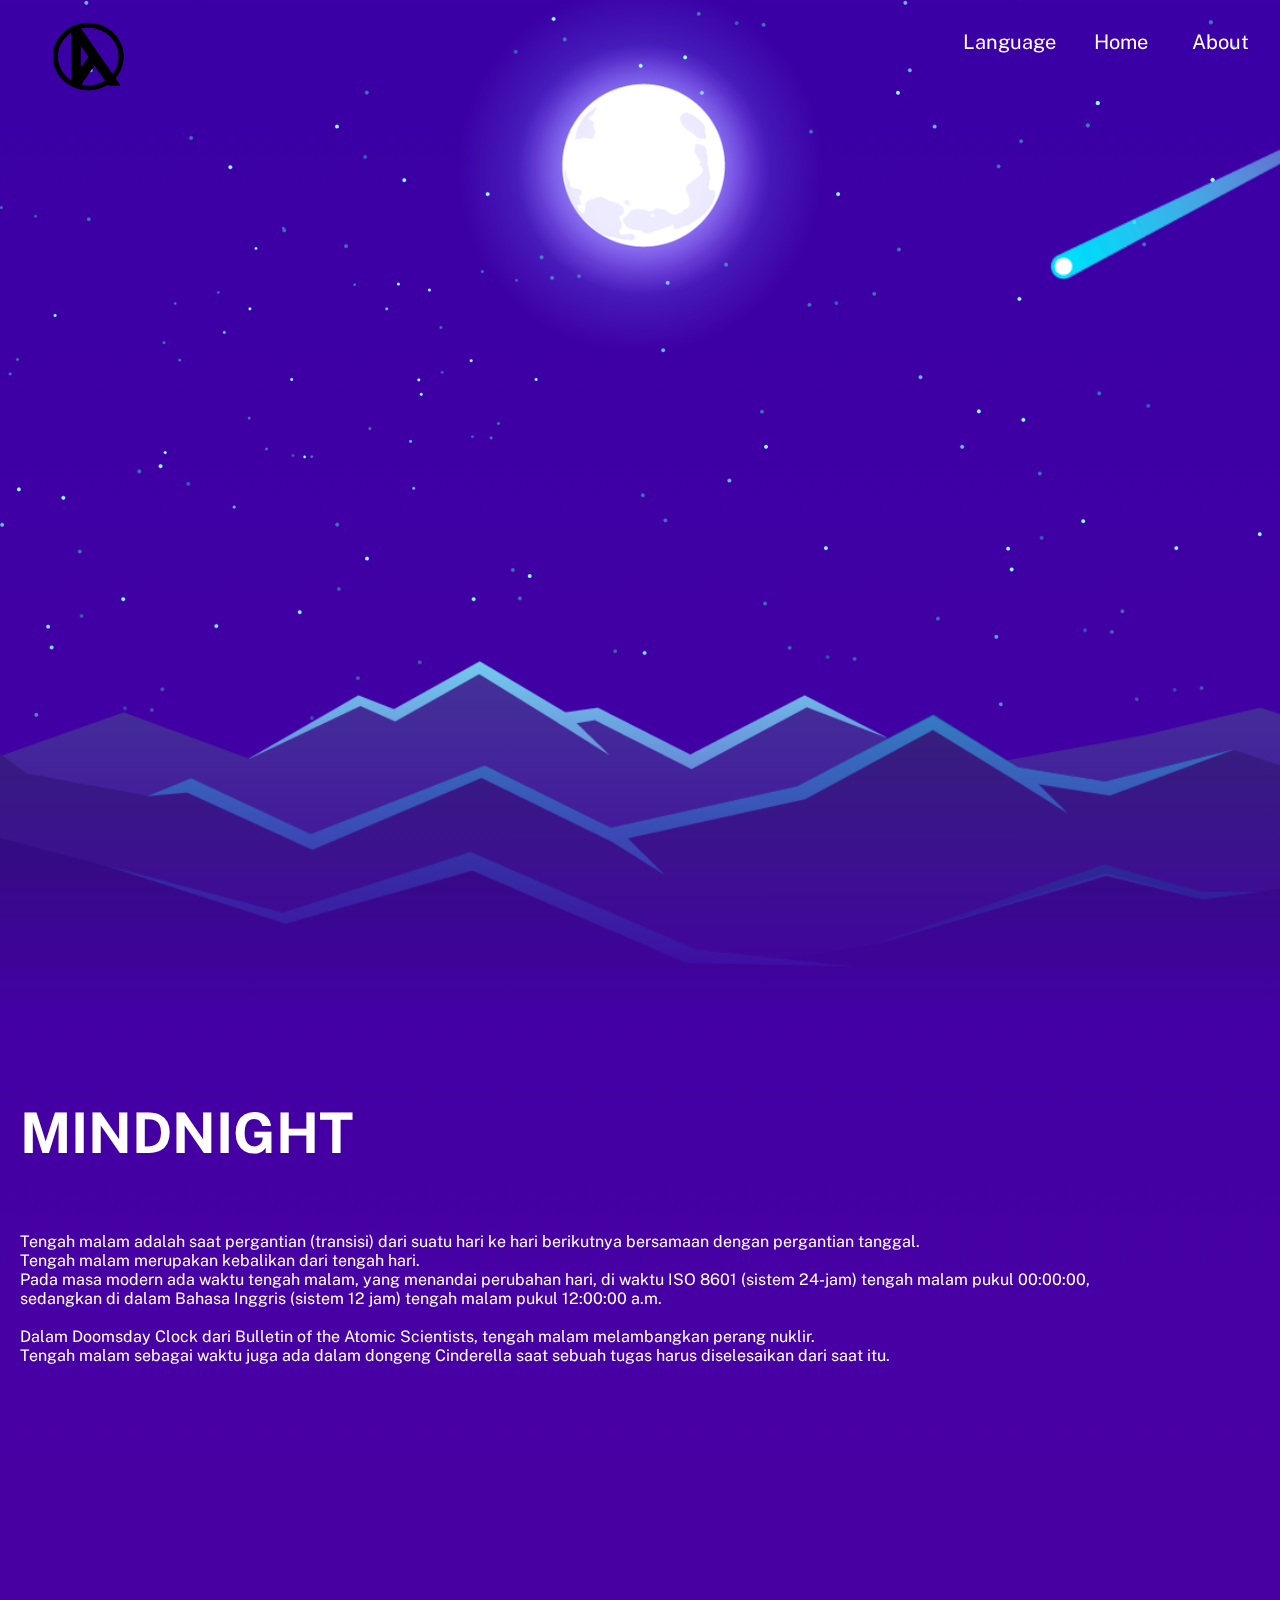
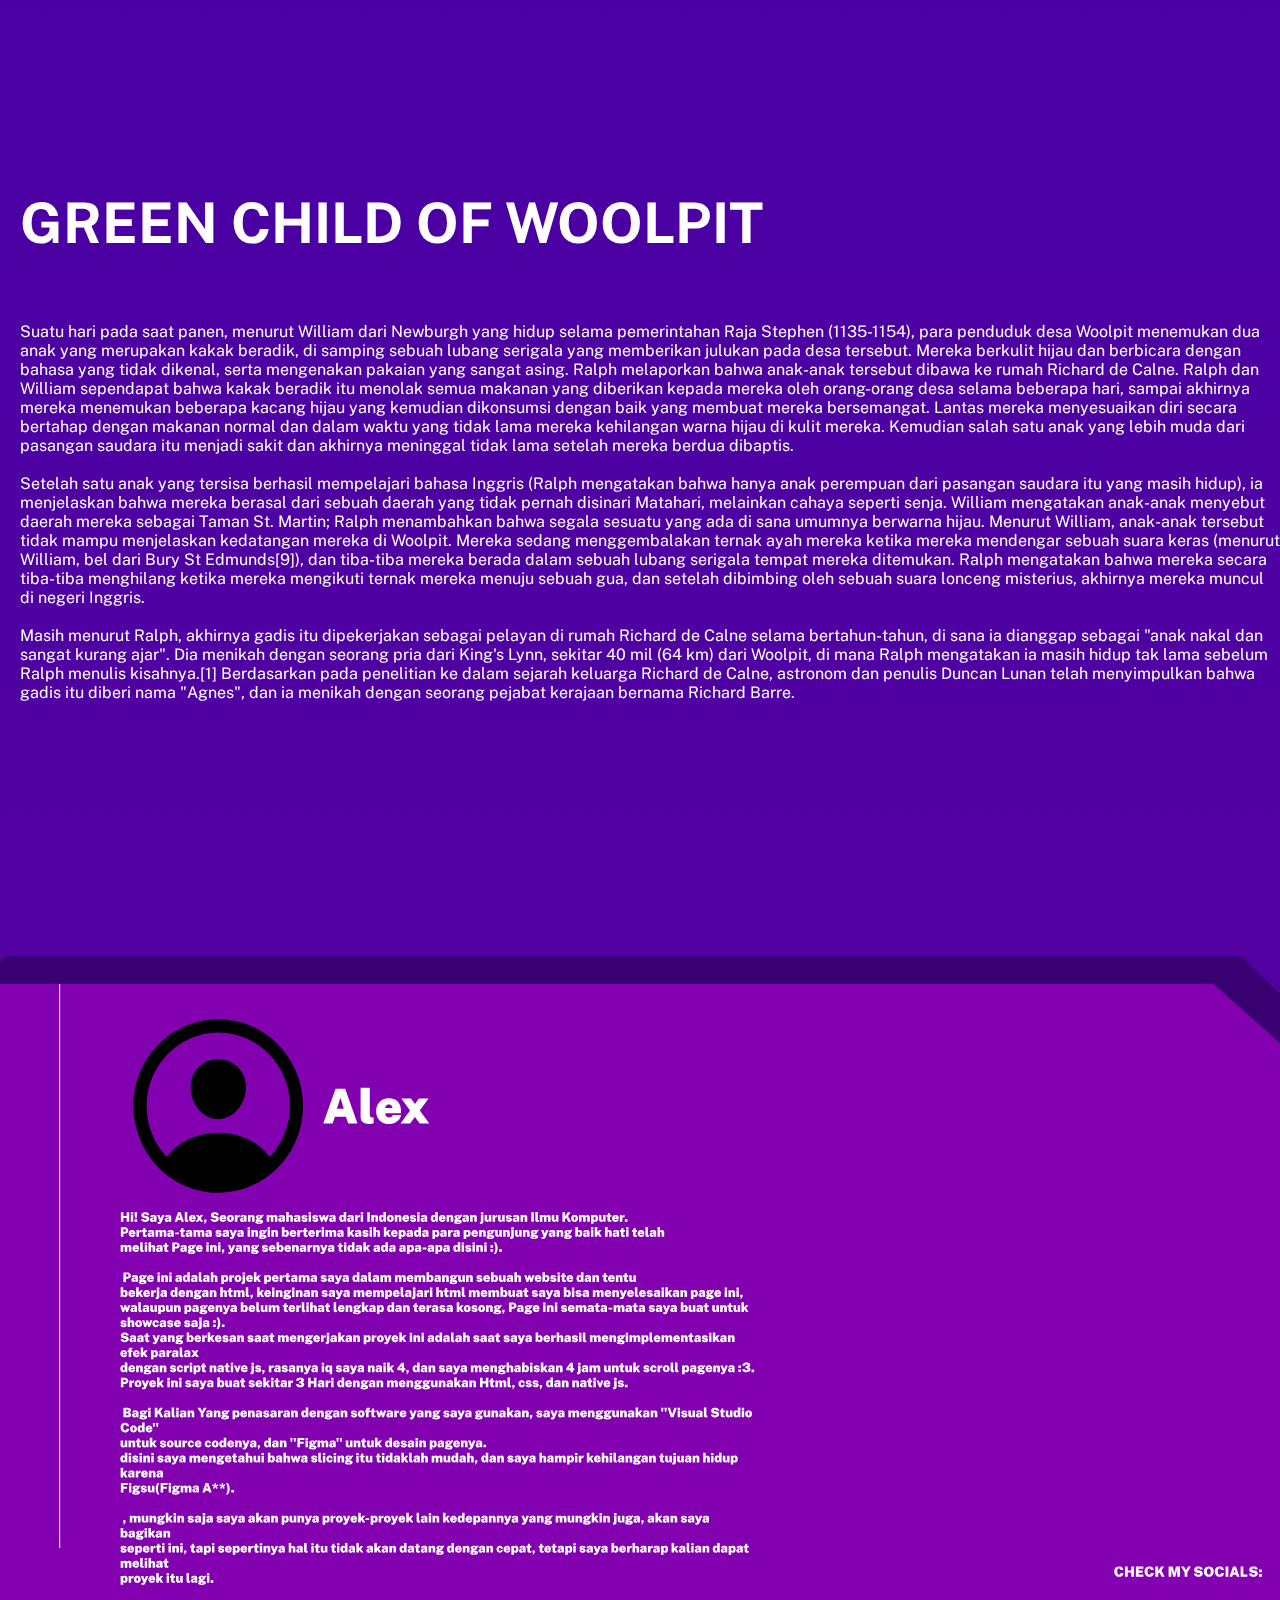
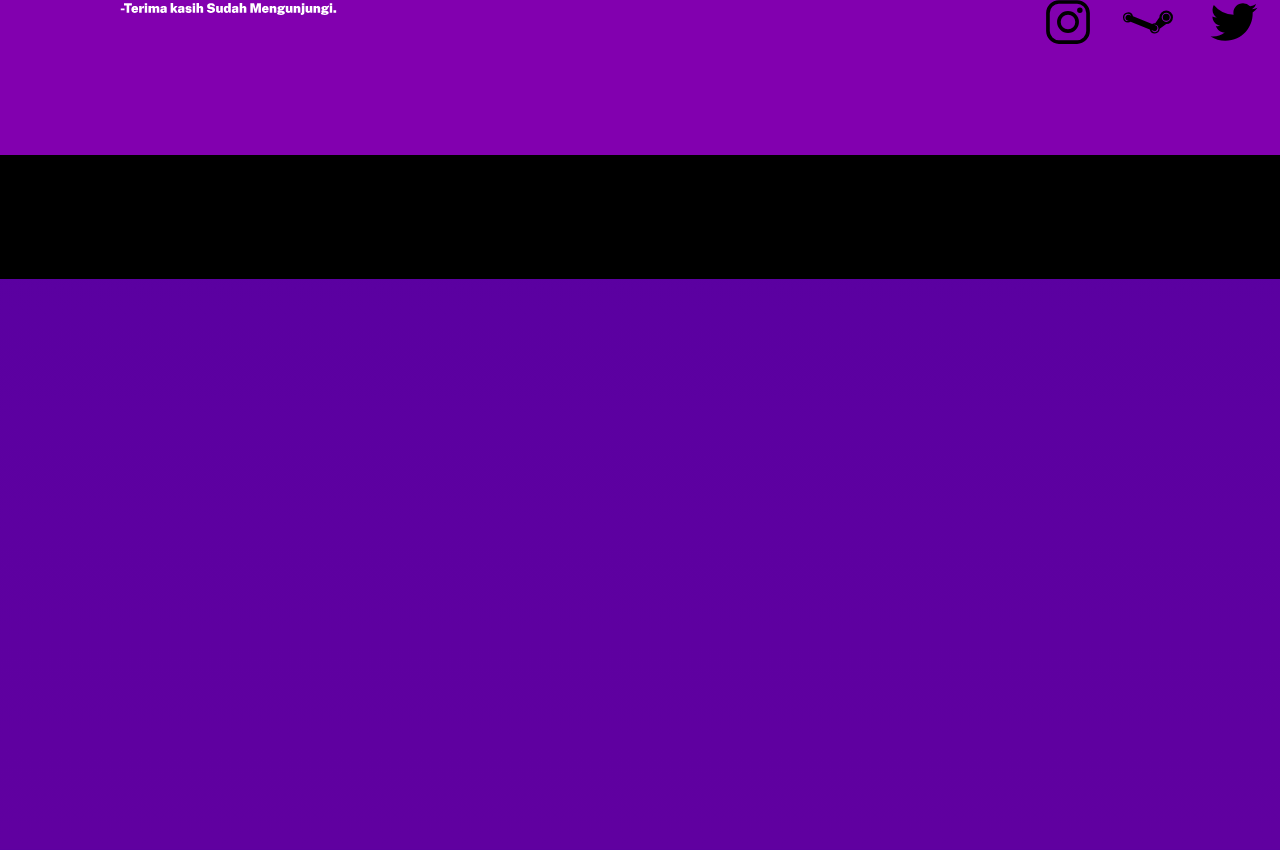
==== pages/Land-id.html @ 18fd33b8 "Add Indonesian Page" ====
<!DOCTYPE html>
<html lang="en">
<head>
    <meta charset="UTF-8">
    <meta http-equiv="X-UA-Compatible" content="IE=edge">
    <meta name="viewport" content="width=device-width, initial-scale=1.0">
    <title>Prototype</title>
    <link rel="stylesheet" href="../css/style.css">
</head>
<div class="logo">
    <img src="../img/logo.png" id="logo">
</div>
<body>
    <nav>
        <ul>
            <div class="header">
                <a href="#">Home</a>
                <a href="#Textab">About</a>
            </div>
        </ul>
        <div class="hamburger">
              <p>Language</p>     
        </div>
    </nav>
    <div class="lang">
        <a href="Land-id.html">Bahasa Indonesia</a>
        <a href="Land.html">English</a>
    </div>
    <div class="banner">
        <img src="../img/stars 1.svg" id="stars">
        <img src="../img/moon 1.svg" id="moon">
        <img src="../img/meteor 1.svg" alt="met">
        <img src="../img/4.svg" id="a">
        <img src="../img/5.svg" id="b">
        <img src="../img/6.svg" id="c">
    </div>
    <div  class="text">
        <h2>MINDNIGHT <br></br></h2>
            <p>Tengah malam adalah saat pergantian (transisi) dari suatu hari ke hari berikutnya bersamaan dengan pergantian tanggal. <br> 
                Tengah malam merupakan kebalikan dari tengah hari. <br>
                Pada masa modern ada waktu tengah malam, yang menandai perubahan hari, di waktu ISO 8601 (sistem 24-jam) tengah malam pukul 00:00:00, <br>
                sedangkan di dalam Bahasa Inggris (sistem 12 jam) tengah malam pukul 12:00:00 a.m. <br></br>
                Dalam Doomsday Clock dari Bulletin of the Atomic Scientists, tengah malam melambangkan perang nuklir. <br>
                Tengah malam sebagai waktu juga ada dalam dongeng Cinderella saat sebuah tugas harus diselesaikan dari saat itu. <br></br></p>   
    </div>
    <div class="wool">
        <h2>GREEN CHILD OF WOOLPIT <br></br></h2> 
        <p>
            Suatu hari pada saat panen, menurut William dari Newburgh yang hidup selama pemerintahan Raja Stephen (1135-1154), para penduduk desa Woolpit 
            menemukan dua anak yang merupakan kakak beradik, di samping sebuah lubang serigala yang memberikan julukan pada desa tersebut.
            Mereka berkulit hijau dan berbicara dengan bahasa yang tidak dikenal, serta mengenakan pakaian yang sangat asing. 
            Ralph melaporkan bahwa anak-anak tersebut dibawa ke rumah Richard de Calne. Ralph dan William sependapat bahwa kakak beradik itu menolak semua makanan yang 
            diberikan kepada mereka oleh orang-orang desa selama beberapa hari, sampai akhirnya mereka menemukan beberapa kacang hijau yang kemudian dikonsumsi dengan baik yang membuat mereka bersemangat. 
            Lantas mereka menyesuaikan diri secara bertahap dengan makanan normal dan dalam waktu yang tidak lama mereka kehilangan warna hijau di kulit mereka.
            Kemudian salah satu anak yang lebih muda dari pasangan saudara itu menjadi sakit dan akhirnya meninggal tidak lama setelah mereka berdua dibaptis. <br></br>
            Setelah satu anak yang tersisa berhasil mempelajari bahasa Inggris (Ralph mengatakan bahwa hanya anak perempuan dari pasangan saudara itu yang masih hidup), 
            ia menjelaskan bahwa mereka berasal dari sebuah daerah yang tidak pernah disinari Matahari, melainkan cahaya seperti senja. William mengatakan anak-anak menyebut 
            daerah mereka sebagai Taman St. Martin; Ralph menambahkan bahwa segala sesuatu yang ada di sana umumnya berwarna hijau. Menurut William, anak-anak tersebut tidak mampu menjelaskan kedatangan mereka di Woolpit. 
            Mereka sedang menggembalakan ternak ayah mereka ketika mereka mendengar sebuah suara keras (menurut William, bel dari Bury St Edmunds[9]), dan tiba-tiba mereka berada dalam sebuah lubang serigala tempat mereka ditemukan. 
            Ralph mengatakan bahwa mereka secara tiba-tiba menghilang ketika mereka mengikuti ternak mereka menuju sebuah gua, dan setelah dibimbing oleh sebuah suara lonceng misterius, akhirnya mereka muncul di negeri Inggris. <br></br>
            Masih menurut Ralph, akhirnya gadis itu dipekerjakan sebagai pelayan di rumah Richard de Calne selama bertahun-tahun, di sana ia dianggap sebagai "anak nakal dan sangat kurang ajar". Dia menikah dengan seorang pria dari King's Lynn, 
            sekitar 40 mil (64 km) dari Woolpit, di mana Ralph mengatakan ia masih hidup tak lama sebelum Ralph menulis kisahnya.[1] Berdasarkan pada penelitian ke dalam sejarah keluarga Richard de Calne, astronom dan penulis Duncan Lunan telah menyimpulkan bahwa gadis itu diberi nama "Agnes", 
            dan ia menikah dengan seorang pejabat kerajaan bernama Richard Barre.
        </p>
    </div>
    <div class="About">
        <img src="../img/About.svg" id="ab">
        <img src="../img/Textab-id.svg" id="Textab">
        <a href="https://www.instagram.com/aleaten__/?hl=id"><img src="../img/logo-instagram.svg" id="ig"></a>
        <a href="https://steamcommunity.com/id/WildShinki/"><img src="../img/logo-steam.svg" id="steam"></a>
        <a href="https://twitter.com/Alexaten_"><img src="../img/logo-twitter.svg" id="tw"></a>
        <a href="https://www.twitch.tv/shiinkki"><img src="../img/logo-twitch.svg" id="tch"></a>
    </div>
    <Div><Footer>
        <img src="../img/Footer.svg" id="footer">
    </Footer></Div>
    <script src="../js/script.js"></script>
</body>
</html>
---- css/style.css ----
@import url('https://fonts.googleapis.com/css2?family=Public+Sans:wght@900&display=swap');
*{
    padding: 0;
    margin: 0;
    scroll-behavior: smooth;
}
body,html{
    overflow-x: hidden;
}
body{
    min-height: 450vh;
    background: linear-gradient(rgb(58, 0, 165), rgb(96, 0, 160));
}
nav{
    position: fixed;
    top: 0;
    left: 1064px;
    padding: 30px 0px;
    display: flex;
    justify-content: space-between;
    align-items: center;
    z-index: 10000;
    list-style: none;
}
.header a{
    font-family: 'Public Sans';
    font-size: 20px;
    color: #fff;
    padding: 10px;
    text-decoration: none;
    list-style: none;
    margin-left: 20px;
    border-radius: 20px;
}
.header a:hover{
    background: white;
    color: black;
}
.logo img{
    position: absolute;
    height: 80px;
    width: 85px;
    left: 46px;
    top: 15px;
    z-index: 10000;
}
.hamburger{
    position: fixed;
    display: flex;
    cursor: pointer;
}
.hamburger p{
    font-family: 'Public Sans';
    font-size: 20px;
    color: #fff;
    padding: 10px;
    text-decoration: none;
    list-style: none;
    margin-left: -111px;
    border-radius: 20px;

}
.hamburger p:hover{
    background: white;
    color: black;

}
.lang{
    position:fixed;
    padding: 10px;
    left: -100%;
    top: 70px;
    gap: 0;
    flex-direction: column;
    width: 100%;
    text-align: center;
    transition: 0.3s;
    z-index: 10000;
}
.lang a{
    margin: 16px;
    padding: 10px;
    font-family: 'Public Sans';
    text-decoration: none;
    color: black;
    border-radius: 10px;
    background-color: #fff;
}
.lang.active{
    left: 0;
}
.banner{
    width: 100%;
    height: 100vh;
    position: relative;
    display: flex;
    justify-content: center;
    object-fit: cover;
}
.banner::before{
    content: '';
    position: absolute;
    left: 0px;
    bottom: -110px;
    width: 205%;
    height: 425px;
    background: linear-gradient(to top,#4300a3, transparent);
    z-index: 1000;
}
.banner img{
    position: absolute;
    bottom: 0;
}
.banner img#moon{
    mix-blend-mode: screen;
    top: -50px;
}
img#c {
    bottom: -104px;
}

img#b {
    bottom: -81px;
}

img#a {
    bottom: -85px;
}
.text{
    position: absolute;
    left: 20px;
    top: 1100px;
    font-family: 'Public Sans';
    color: #fff;
}
.text h2{
    font-size: 3.5em;
}
.wool{
    position: absolute;
    left: 20px;
    top: 1790px;
    font-family: 'Public Sans';
    color: #fff;
}
.wool h2{
    font-size: 3.5em;
}
.About img{
    position: absolute;
    top: 2556px;
    left: -29px;
    width: 1488.5px;
    height: 822.5px;
    transition: 1s;
}
.About img#Textab{
    left: 120px;
    width: 1143px;
    height: 722px;
}
.About img#Textab-id{
    left: 120px;
    width: 1143px;
    height: 722px;
}
.About a{
}
.About a img{
    width: 50px;
    height: 50px;
    margin-left: 1072px;
    justify-content: space-between;
    align-items: center;
    display: flex;
    padding: 30px 0px;
    top: 3167px;
}
.About a img#steam{
    left: 51px;    
}
img#tw {
    left: 137px;
}
img#tch {
    left: 215px;
}
.container:hover .About{
    margin-right: 1px;
}
img#footer{
    position: absolute;
    top: 3355px;
    z-index: 1000;
}
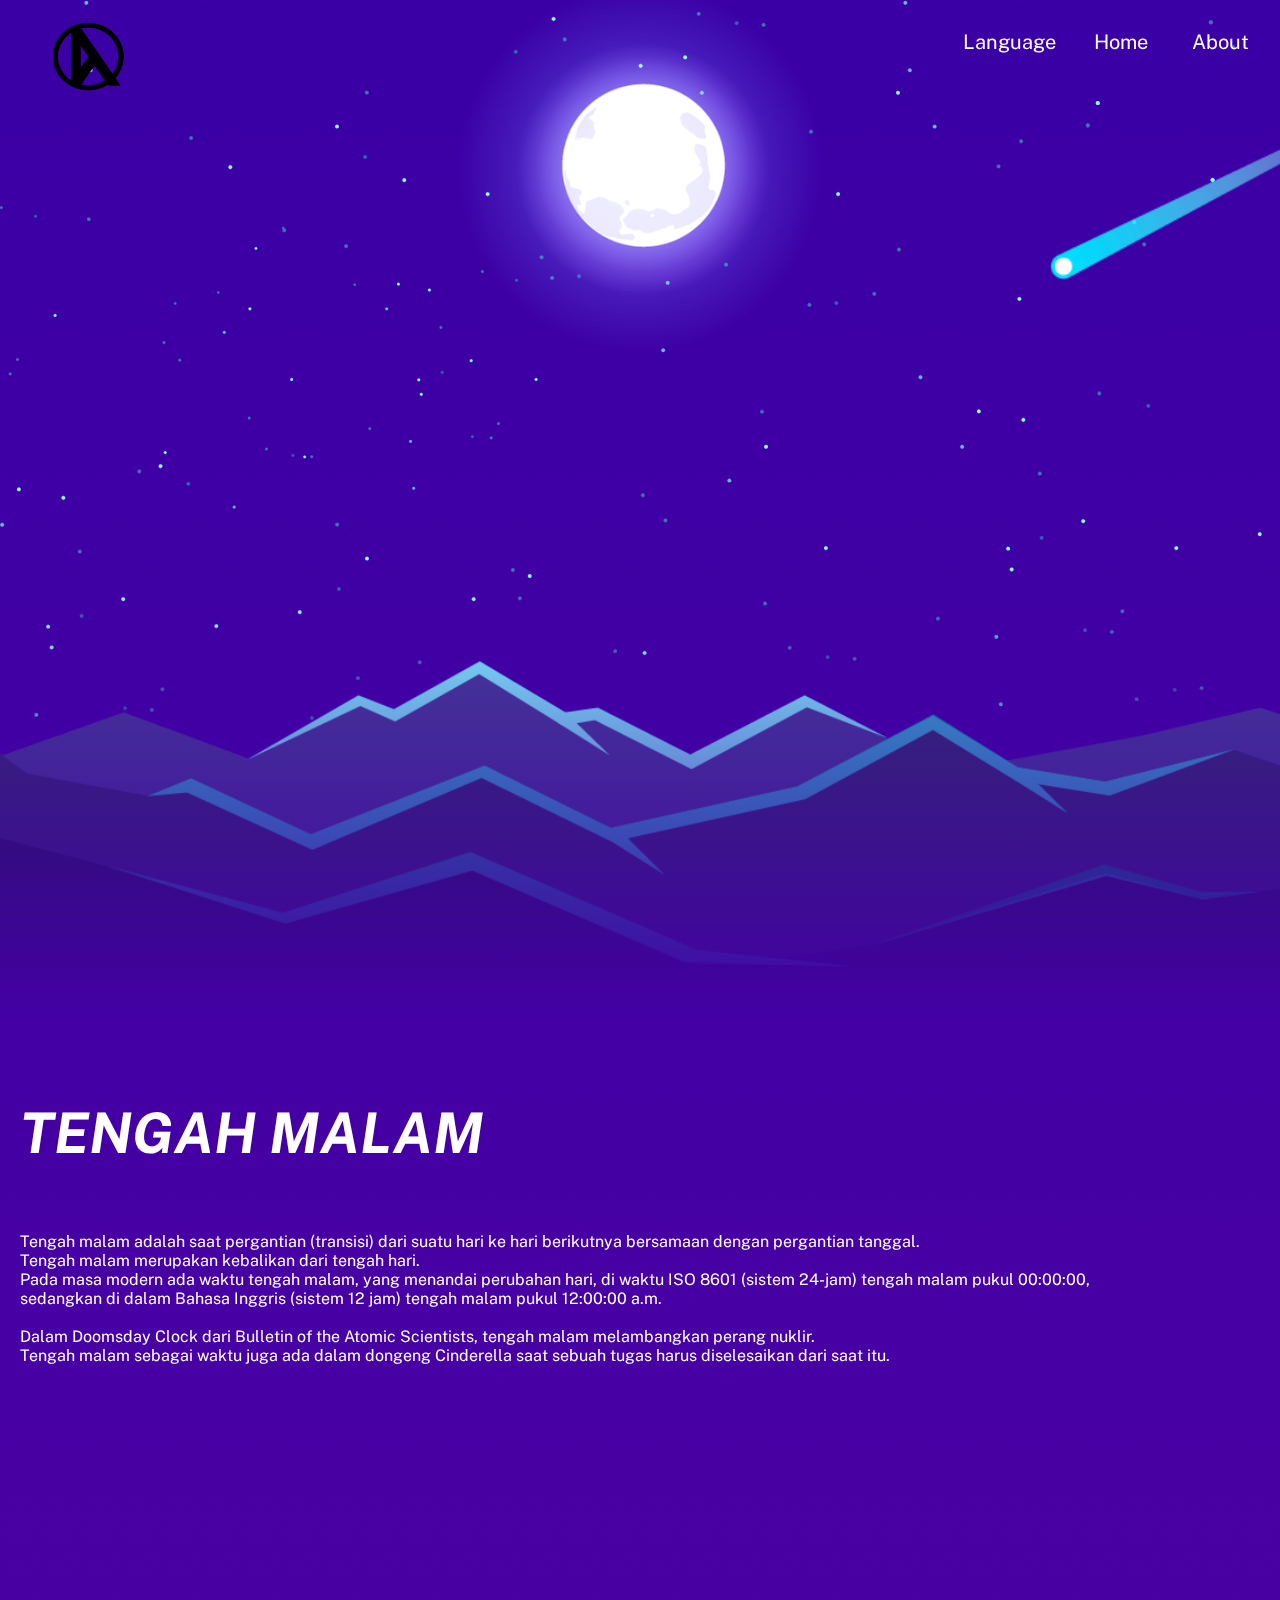
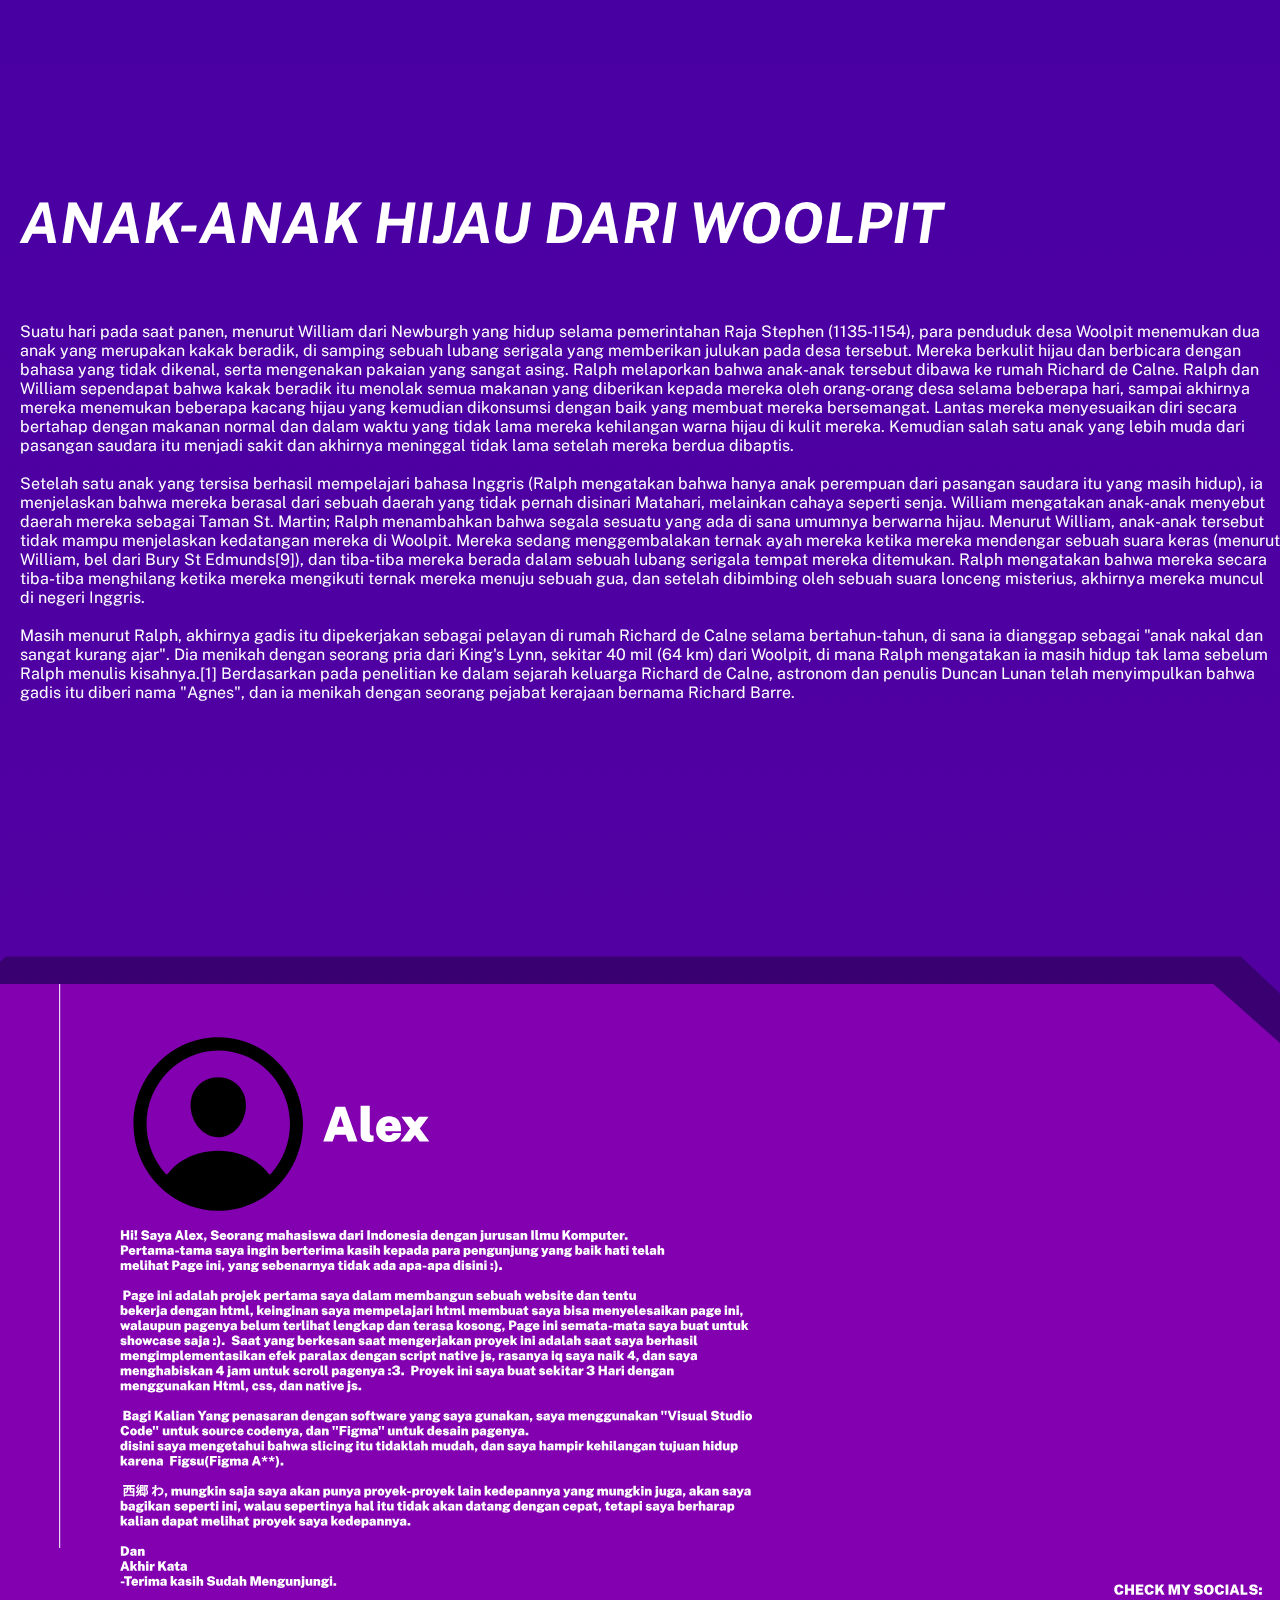
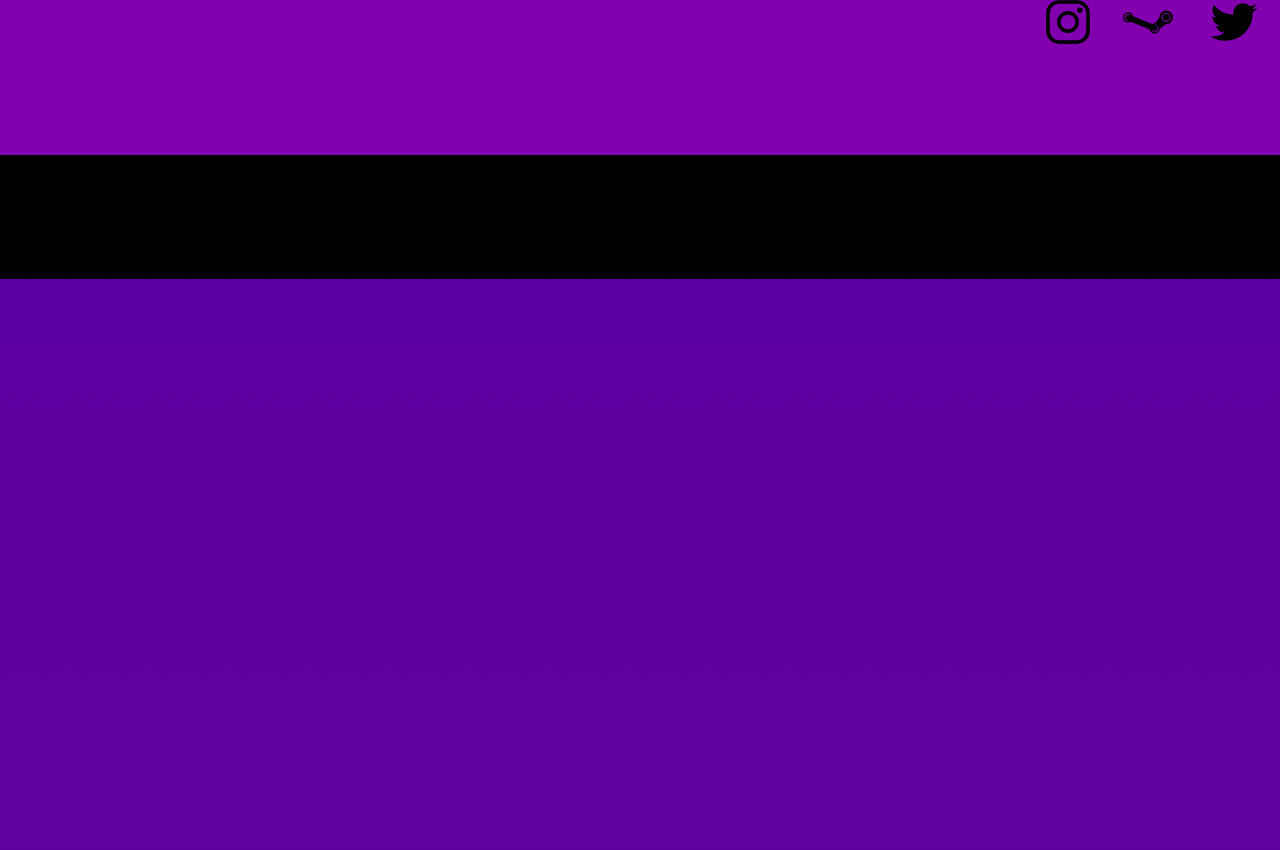
==== commit e8d3aeb5: "Add J-lang" ====
--- a/pages/Land-id.html
+++ b/pages/Land-id.html
@@ -35,7 +35,7 @@
         <img src="../img/6.svg" id="c">
     </div>
     <div  class="text">
-        <h2>MINDNIGHT <br></br></h2>
+        <h2>TENGAH MALAM <br></br></h2>
             <p>Tengah malam adalah saat pergantian (transisi) dari suatu hari ke hari berikutnya bersamaan dengan pergantian tanggal. <br> 
                 Tengah malam merupakan kebalikan dari tengah hari. <br>
                 Pada masa modern ada waktu tengah malam, yang menandai perubahan hari, di waktu ISO 8601 (sistem 24-jam) tengah malam pukul 00:00:00, <br>
@@ -44,7 +44,7 @@
                 Tengah malam sebagai waktu juga ada dalam dongeng Cinderella saat sebuah tugas harus diselesaikan dari saat itu. <br></br></p>   
     </div>
     <div class="wool">
-        <h2>GREEN CHILD OF WOOLPIT <br></br></h2> 
+        <h2>ANAK-ANAK HIJAU DARI WOOLPIT <br></br></h2> 
         <p>
             Suatu hari pada saat panen, menurut William dari Newburgh yang hidup selama pemerintahan Raja Stephen (1135-1154), para penduduk desa Woolpit 
             menemukan dua anak yang merupakan kakak beradik, di samping sebuah lubang serigala yang memberikan julukan pada desa tersebut.
--- a/css/style.css
+++ b/css/style.css
@@ -135,6 +135,7 @@
 }
 .text h2{
     font-size: 3.5em;
+    font-style: italic;
 }
 .wool{
     position: absolute;
@@ -145,6 +146,7 @@
 }
 .wool h2{
     font-size: 3.5em;
+    font-style: italic;
 }
 .About img{
     position: absolute;
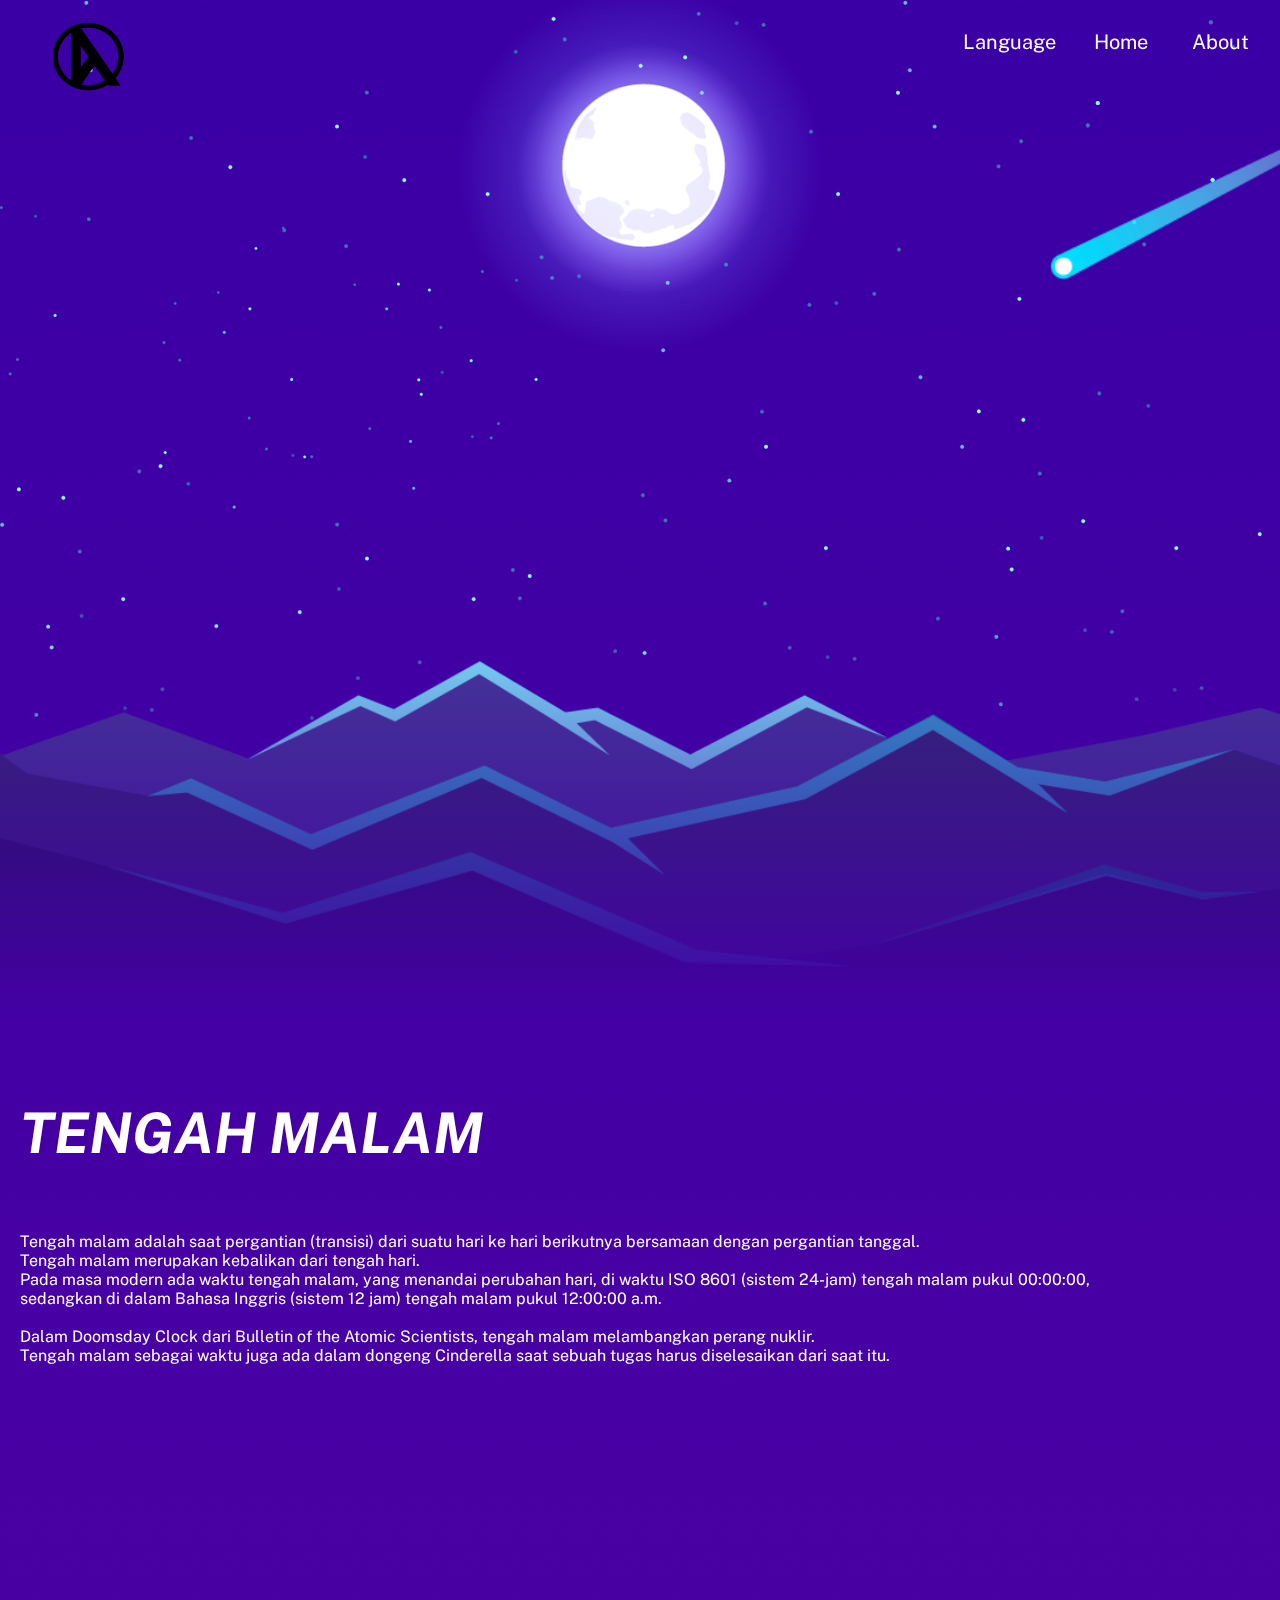
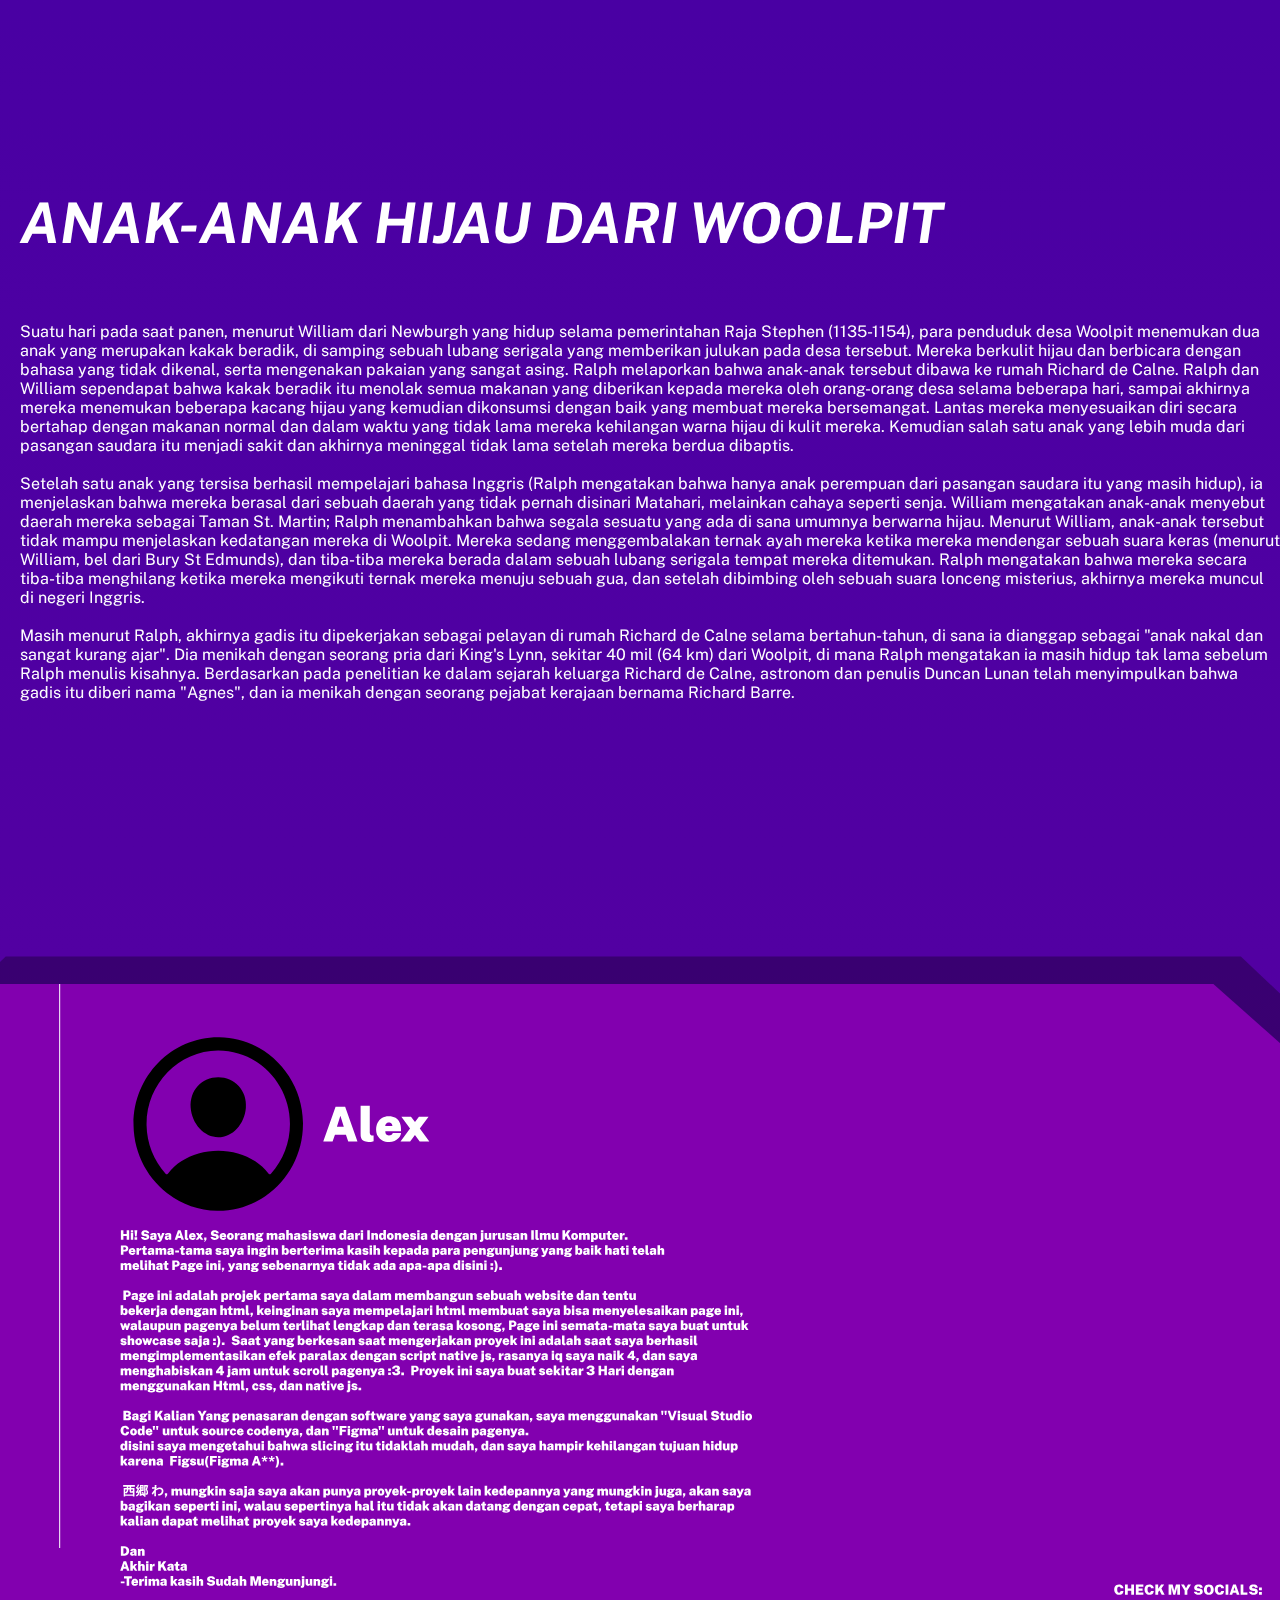
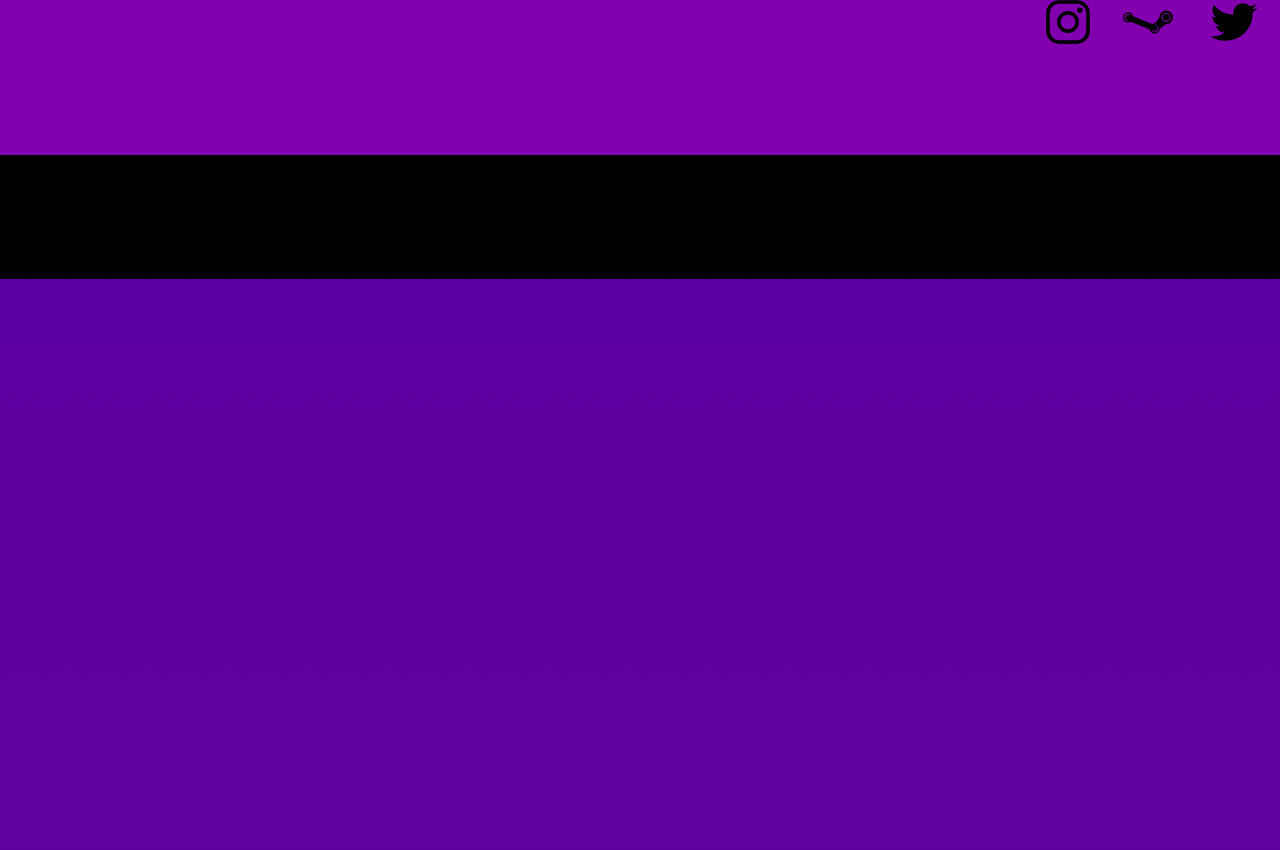
==== commit 72d11f42: "Revisi Text" ====
--- a/pages/Land-id.html
+++ b/pages/Land-id.html
@@ -4,7 +4,7 @@
     <meta charset="UTF-8">
     <meta http-equiv="X-UA-Compatible" content="IE=edge">
     <meta name="viewport" content="width=device-width, initial-scale=1.0">
-    <title>Prototype</title>
+    <title>Profile</title>
     <link rel="stylesheet" href="../css/style.css">
 </head>
 <div class="logo">
@@ -56,10 +56,10 @@
             Setelah satu anak yang tersisa berhasil mempelajari bahasa Inggris (Ralph mengatakan bahwa hanya anak perempuan dari pasangan saudara itu yang masih hidup), 
             ia menjelaskan bahwa mereka berasal dari sebuah daerah yang tidak pernah disinari Matahari, melainkan cahaya seperti senja. William mengatakan anak-anak menyebut 
             daerah mereka sebagai Taman St. Martin; Ralph menambahkan bahwa segala sesuatu yang ada di sana umumnya berwarna hijau. Menurut William, anak-anak tersebut tidak mampu menjelaskan kedatangan mereka di Woolpit. 
-            Mereka sedang menggembalakan ternak ayah mereka ketika mereka mendengar sebuah suara keras (menurut William, bel dari Bury St Edmunds[9]), dan tiba-tiba mereka berada dalam sebuah lubang serigala tempat mereka ditemukan. 
+            Mereka sedang menggembalakan ternak ayah mereka ketika mereka mendengar sebuah suara keras (menurut William, bel dari Bury St Edmunds), dan tiba-tiba mereka berada dalam sebuah lubang serigala tempat mereka ditemukan. 
             Ralph mengatakan bahwa mereka secara tiba-tiba menghilang ketika mereka mengikuti ternak mereka menuju sebuah gua, dan setelah dibimbing oleh sebuah suara lonceng misterius, akhirnya mereka muncul di negeri Inggris. <br></br>
             Masih menurut Ralph, akhirnya gadis itu dipekerjakan sebagai pelayan di rumah Richard de Calne selama bertahun-tahun, di sana ia dianggap sebagai "anak nakal dan sangat kurang ajar". Dia menikah dengan seorang pria dari King's Lynn, 
-            sekitar 40 mil (64 km) dari Woolpit, di mana Ralph mengatakan ia masih hidup tak lama sebelum Ralph menulis kisahnya.[1] Berdasarkan pada penelitian ke dalam sejarah keluarga Richard de Calne, astronom dan penulis Duncan Lunan telah menyimpulkan bahwa gadis itu diberi nama "Agnes", 
+            sekitar 40 mil (64 km) dari Woolpit, di mana Ralph mengatakan ia masih hidup tak lama sebelum Ralph menulis kisahnya. Berdasarkan pada penelitian ke dalam sejarah keluarga Richard de Calne, astronom dan penulis Duncan Lunan telah menyimpulkan bahwa gadis itu diberi nama "Agnes", 
             dan ia menikah dengan seorang pejabat kerajaan bernama Richard Barre.
         </p>
     </div>
--- a/css/style.css
+++ b/css/style.css
@@ -68,8 +68,8 @@
 .lang{
     position:fixed;
     padding: 10px;
-    left: -100%;
-    top: 70px;
+    left: 301px;
+    top: -100px;
     gap: 0;
     flex-direction: column;
     width: 100%;
@@ -87,7 +87,7 @@
     background-color: #fff;
 }
 .lang.active{
-    left: 0;
+    top: 70px;
 }
 .banner{
     width: 100%;
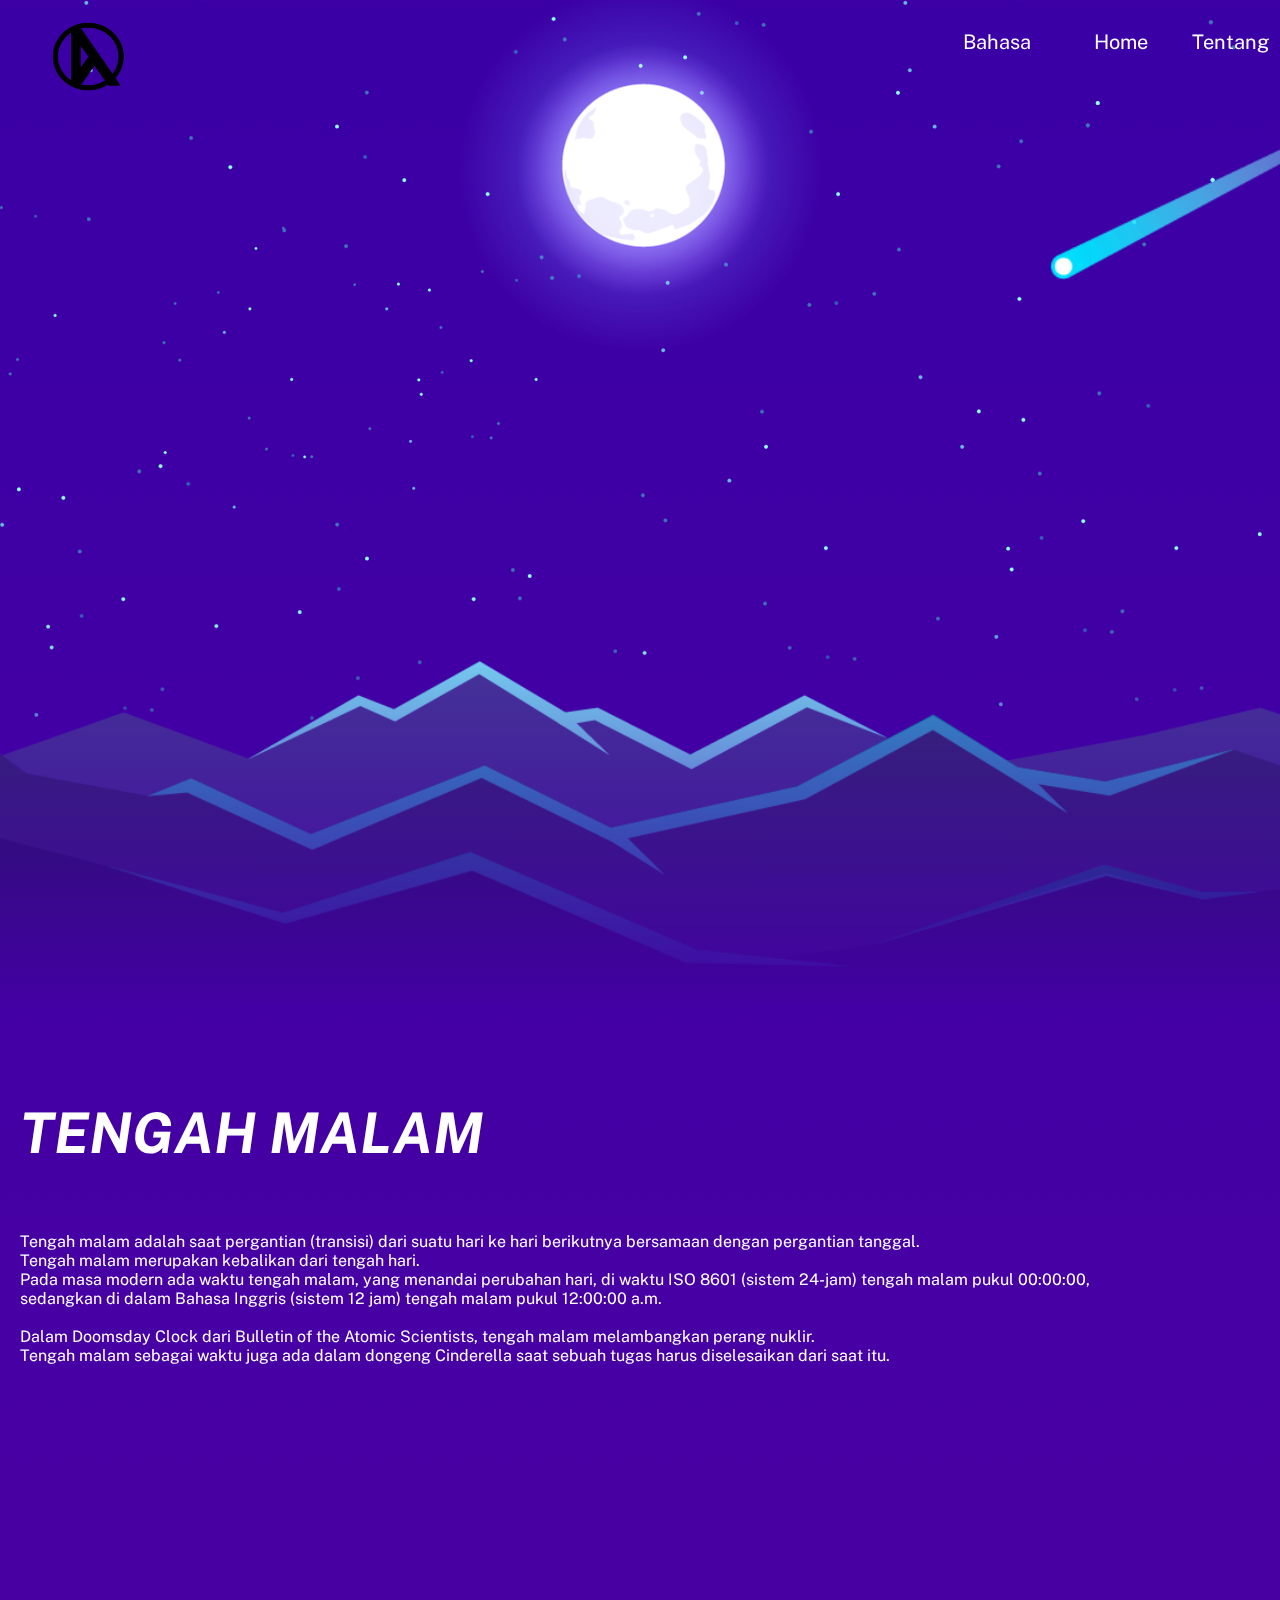
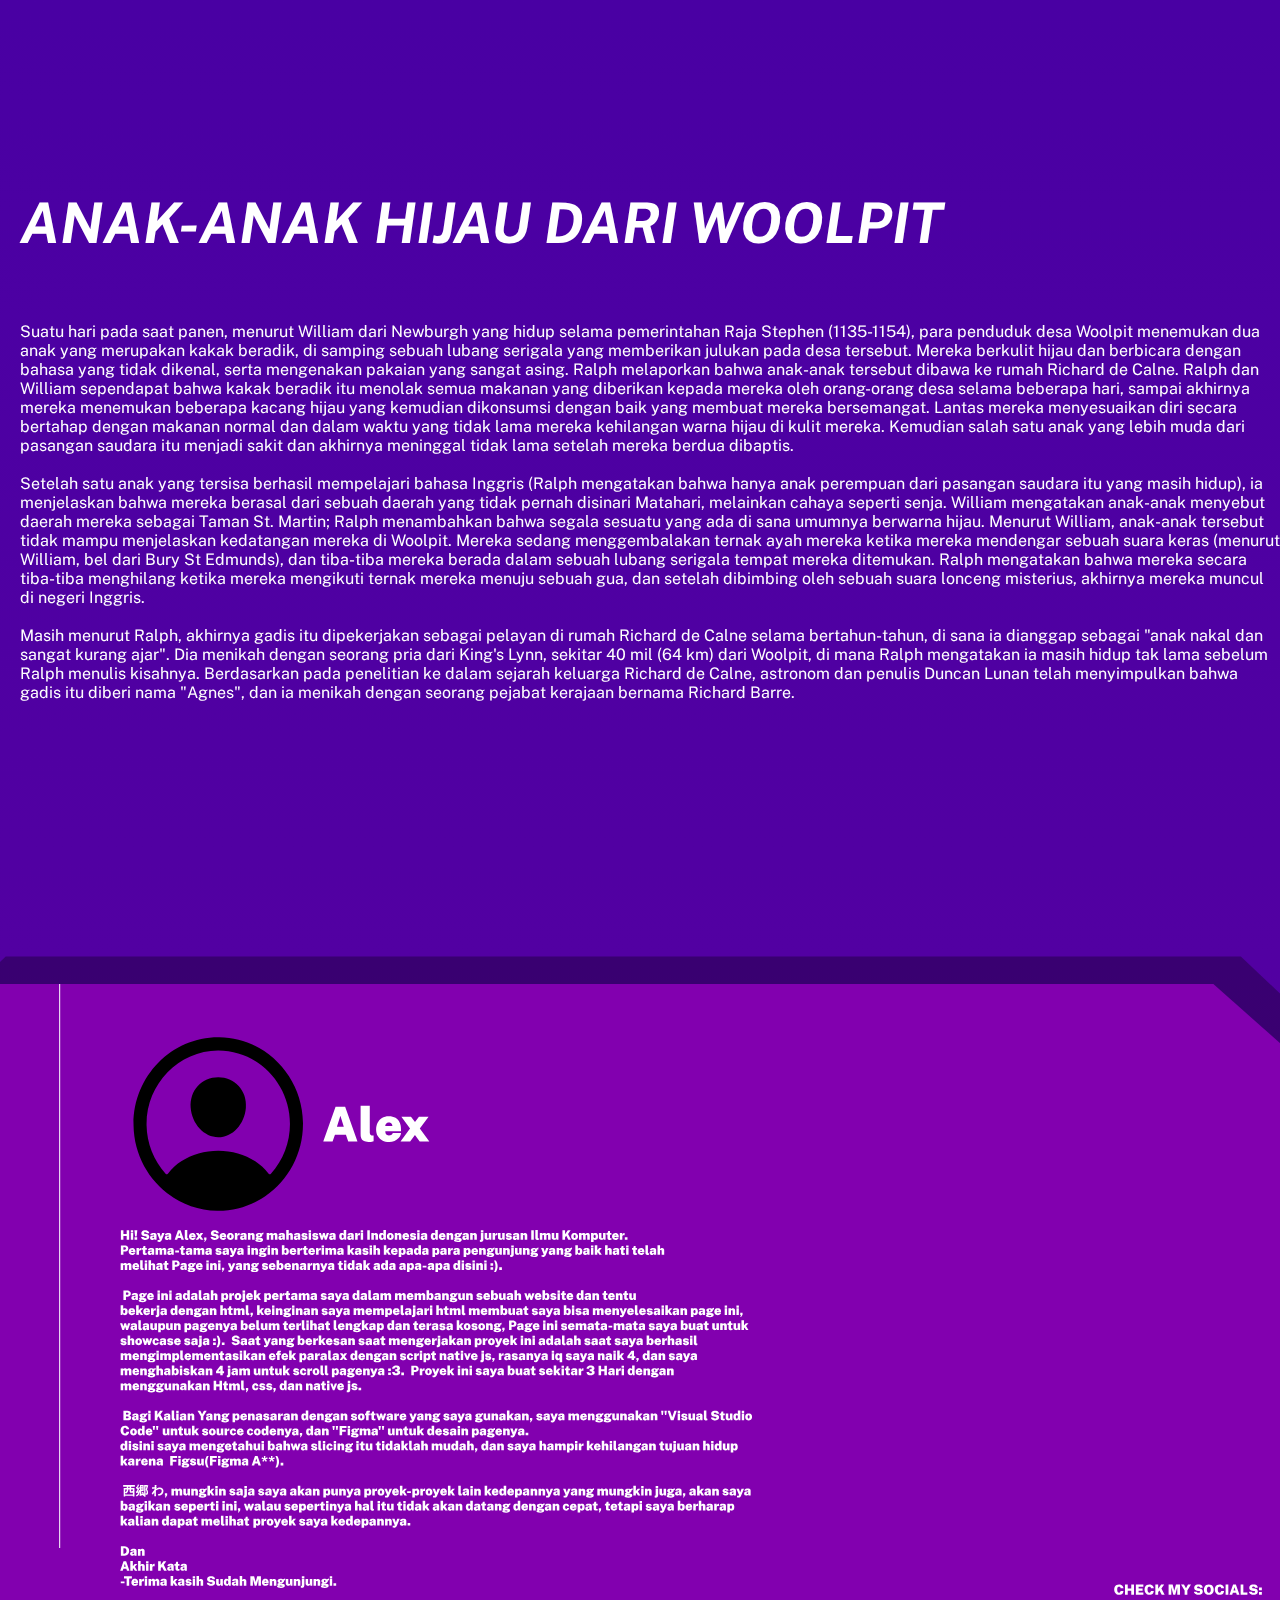
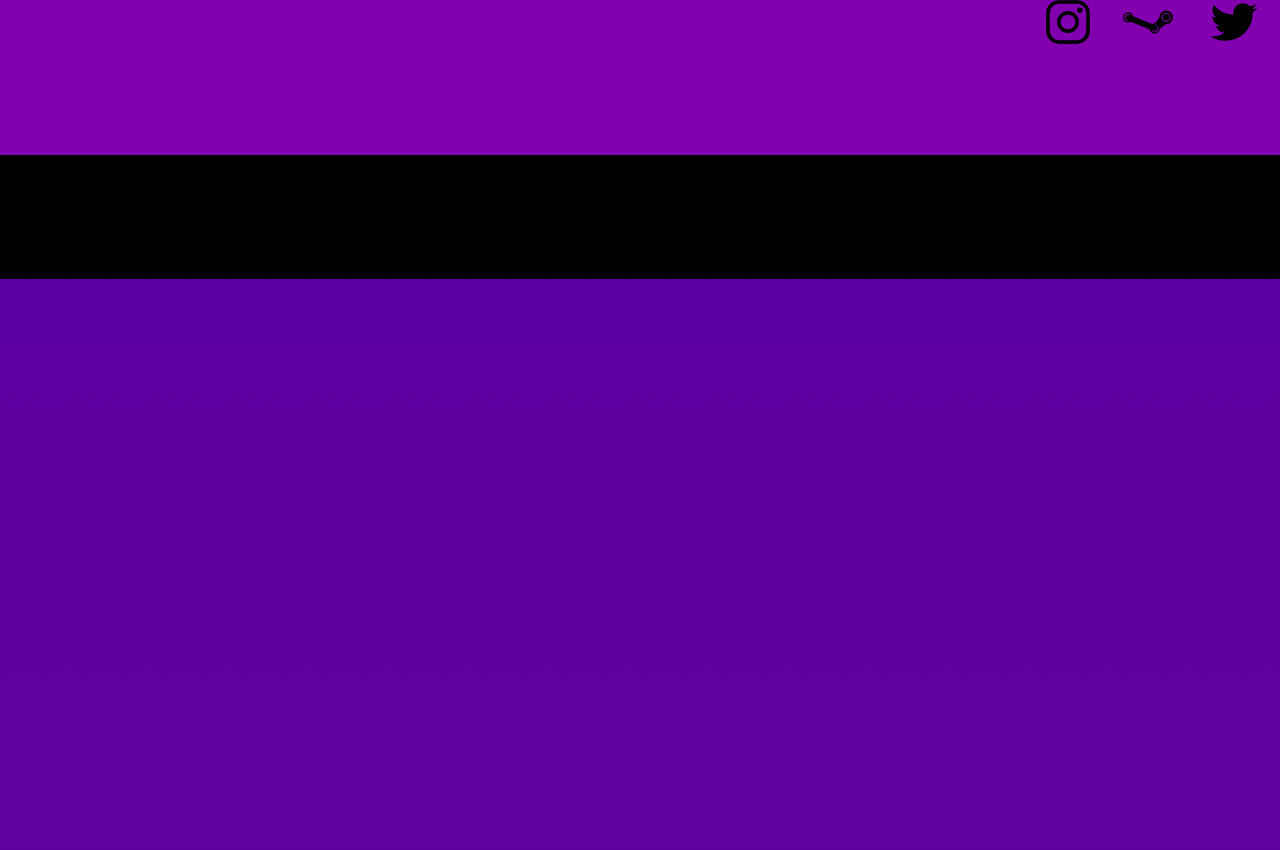
==== commit e7ac5db4: "Fix Language" ====
--- a/pages/Land-id.html
+++ b/pages/Land-id.html
@@ -15,11 +15,11 @@
         <ul>
             <div class="header">
                 <a href="#">Home</a>
-                <a href="#Textab">About</a>
+                <a href="#Textab">Tentang</a>
             </div>
         </ul>
         <div class="hamburger">
-              <p>Language</p>     
+              <p>Bahasa</p>     
         </div>
     </nav>
     <div class="lang">
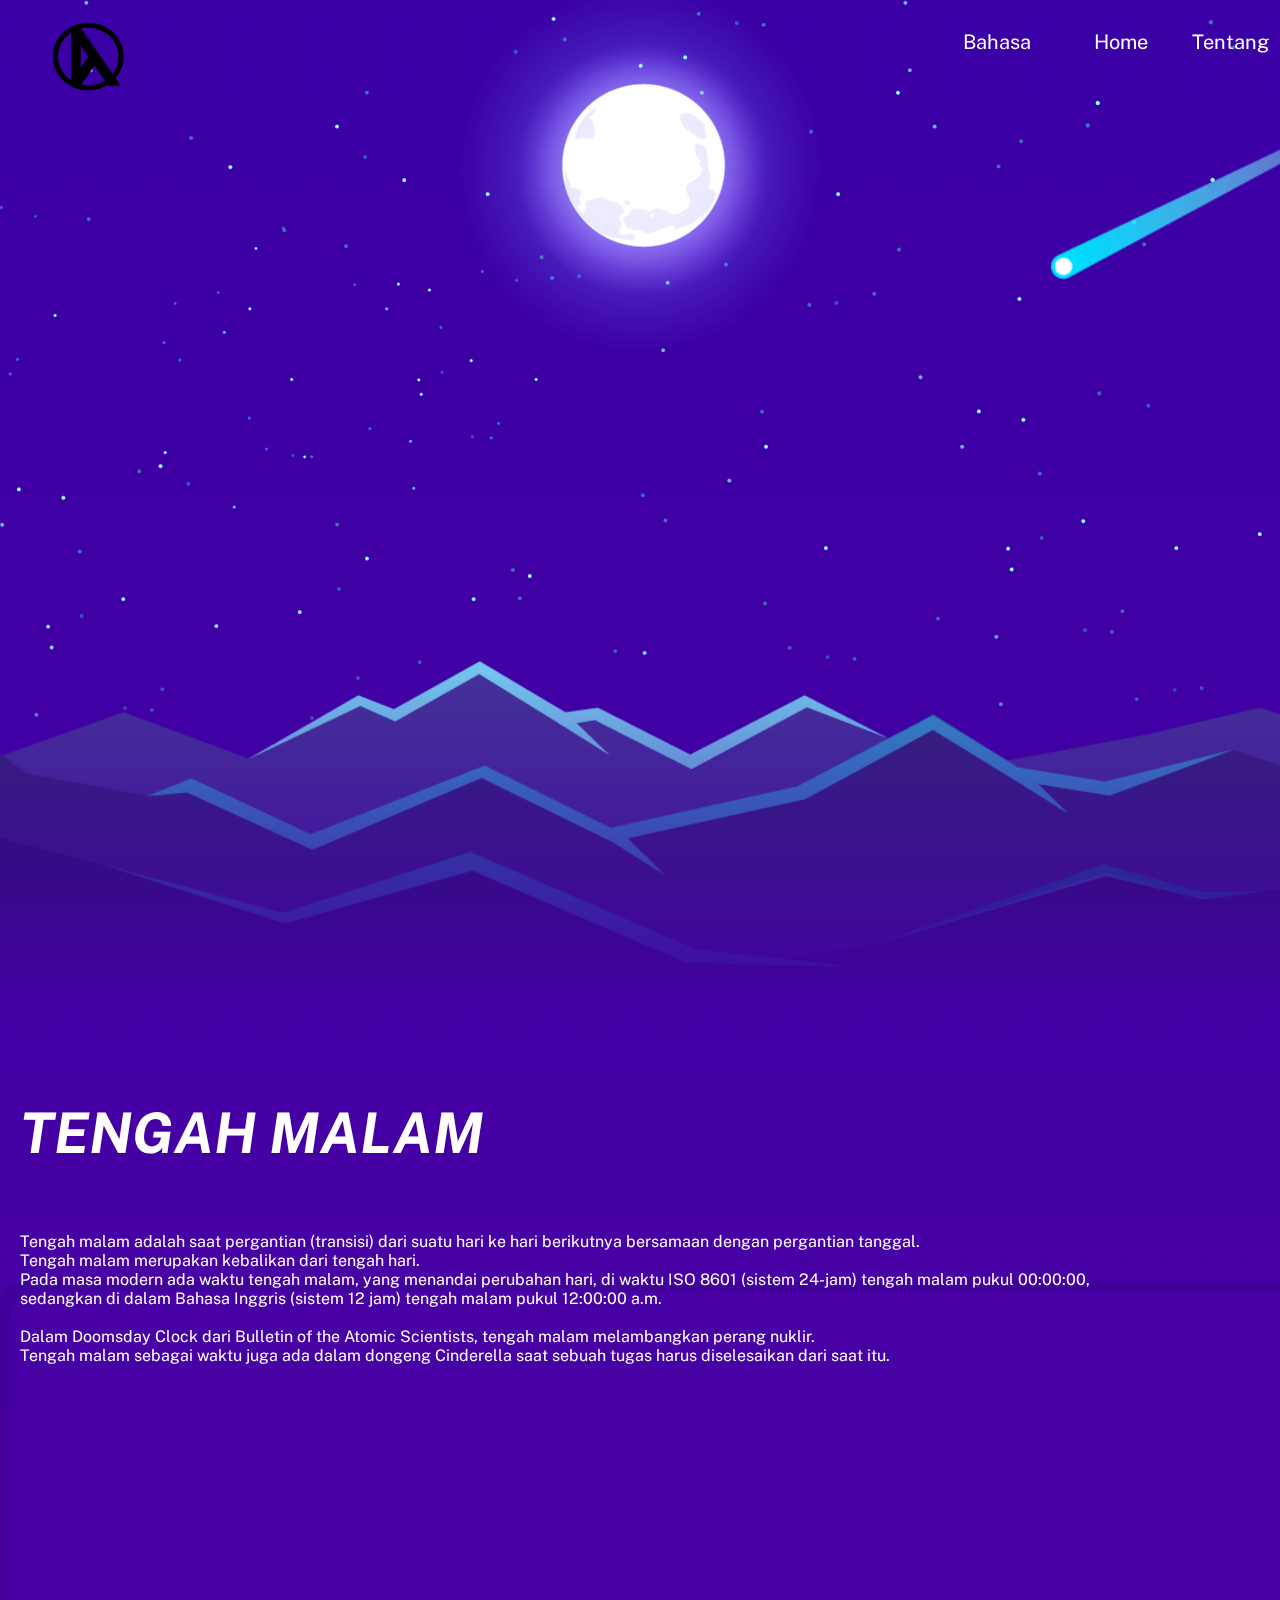
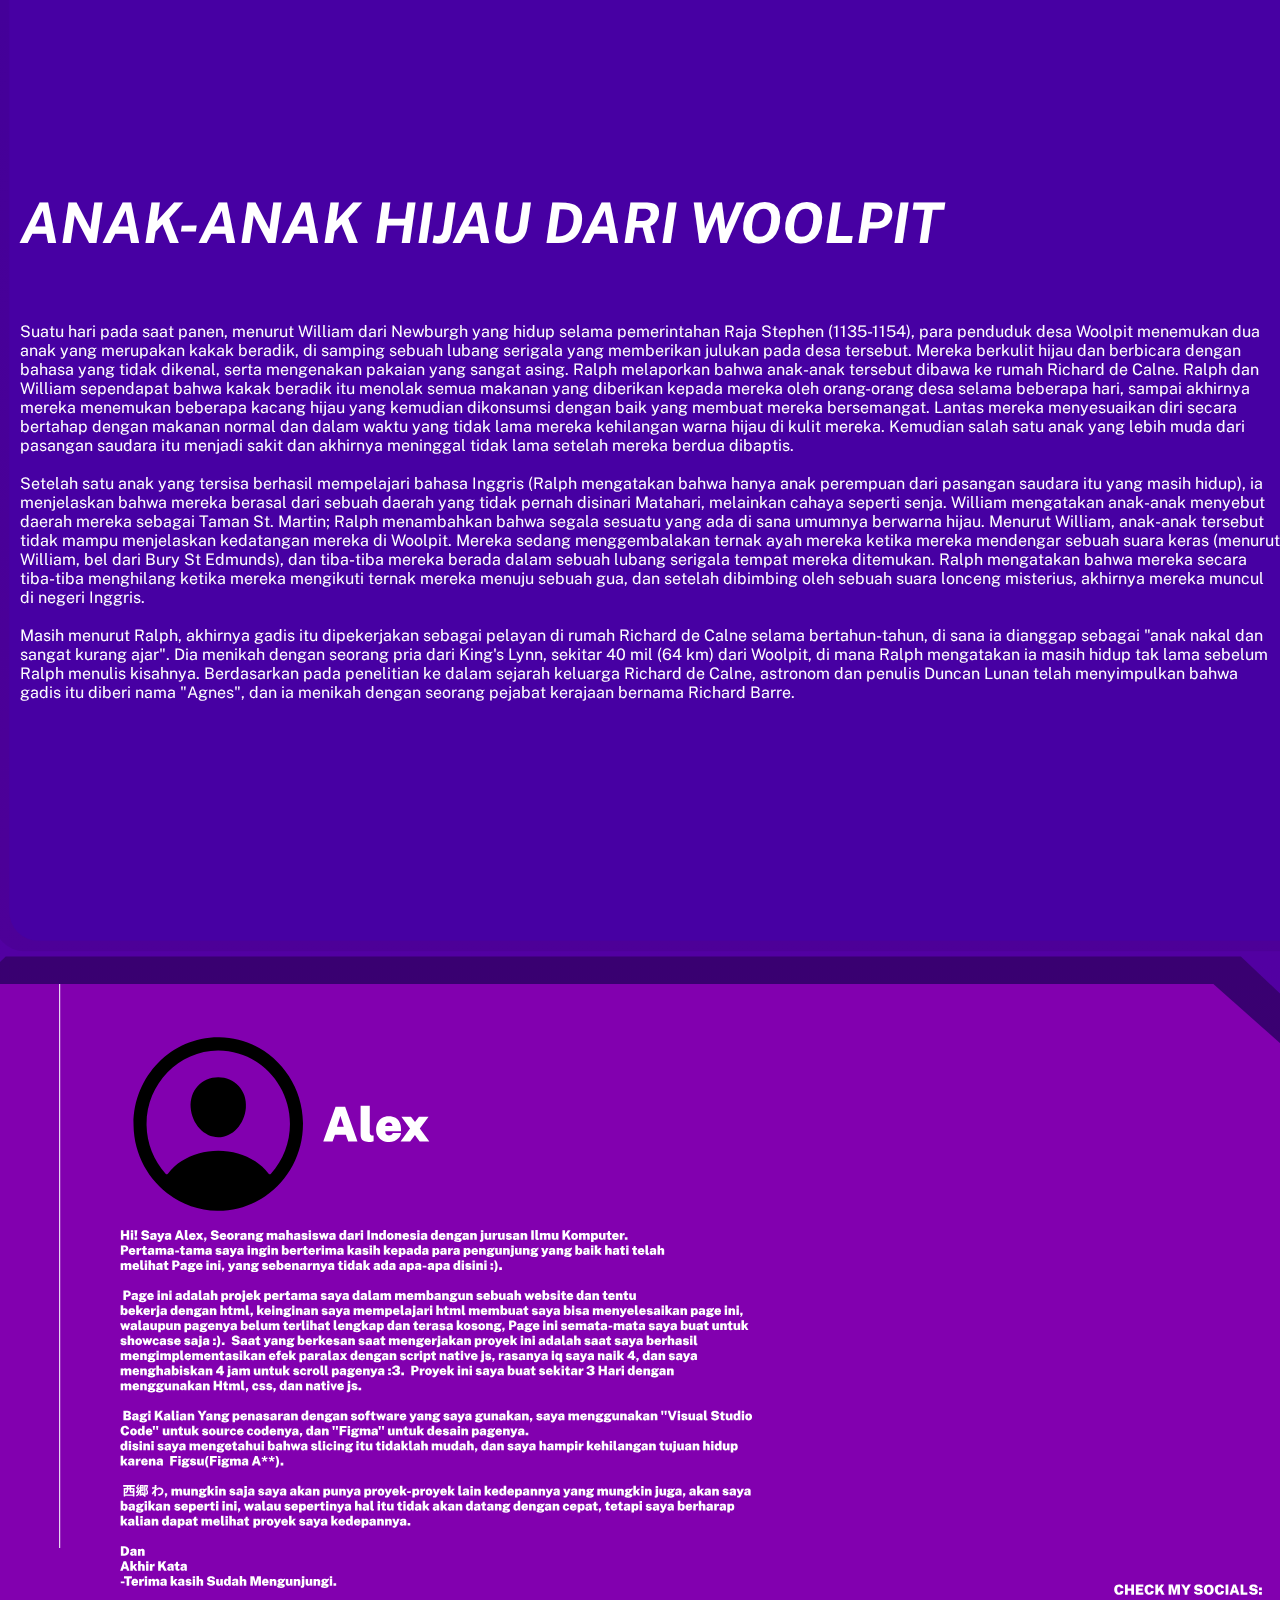
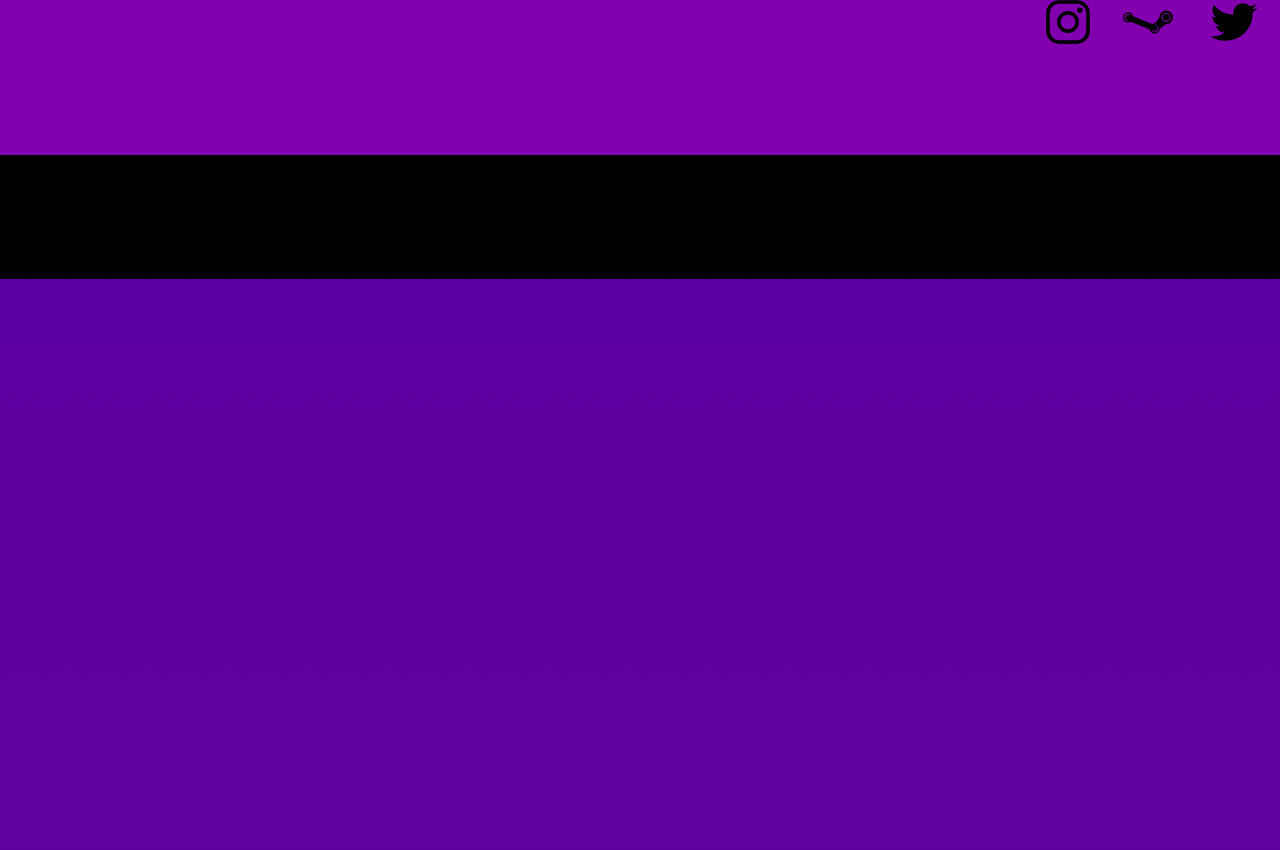
==== commit 0263317a: "add Boxing in text content" ====
--- a/pages/Land-id.html
+++ b/pages/Land-id.html
@@ -63,6 +63,9 @@
             dan ia menikah dengan seorang pejabat kerajaan bernama Richard Barre.
         </p>
     </div>
+    <div class="bgtxt">
+        <img src="../img/txtbg.svg" id="bg">
+    </div>
     <div class="About">
         <img src="../img/About.svg" id="ab">
         <img src="../img/Textab-id.svg" id="Textab">
--- a/css/style.css
+++ b/css/style.css
@@ -166,8 +166,6 @@
     width: 1143px;
     height: 722px;
 }
-.About a{
-}
 .About a img{
     width: 50px;
     height: 50px;
@@ -194,4 +192,10 @@
     position: absolute;
     top: 3355px;
     z-index: 1000;
+}
+img#bg {
+    width: 1638px;
+    height: 1989px;
+    margin-left: -5px;
+    padding-top: 22px;
 }